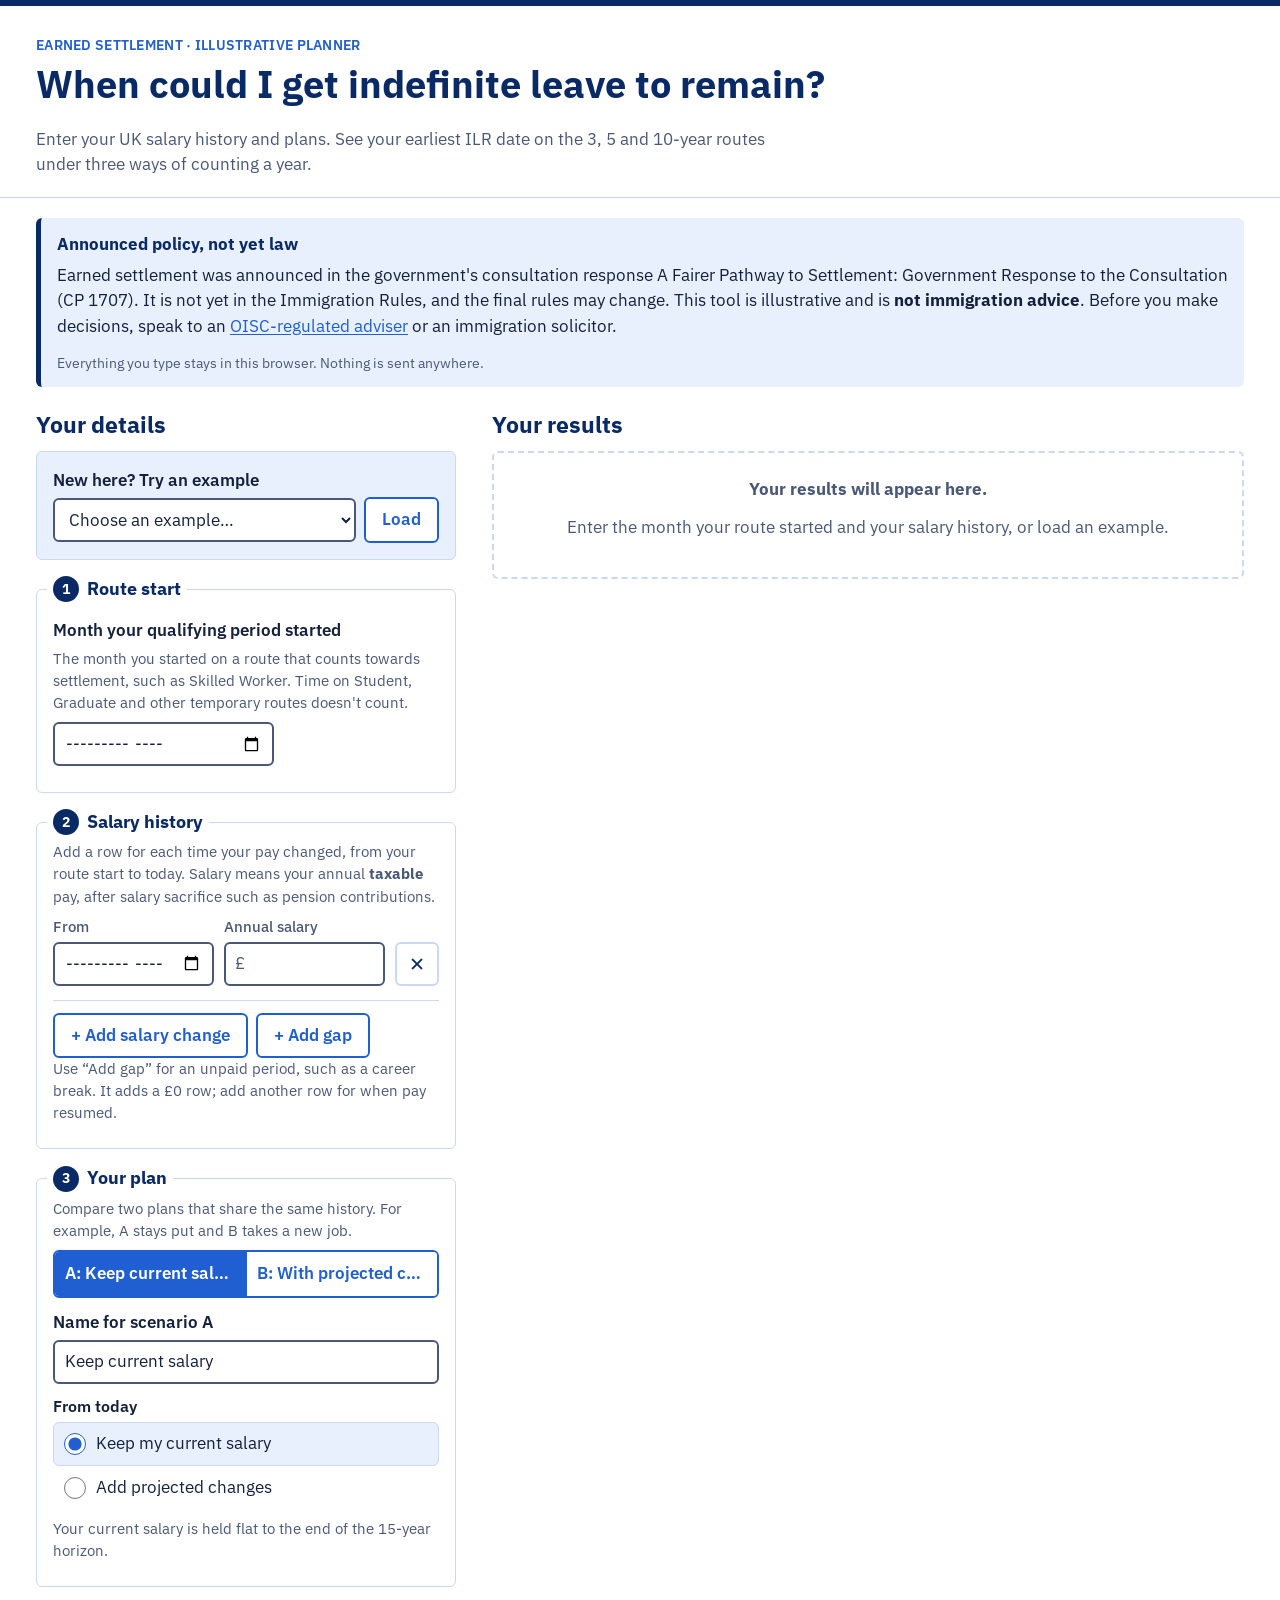
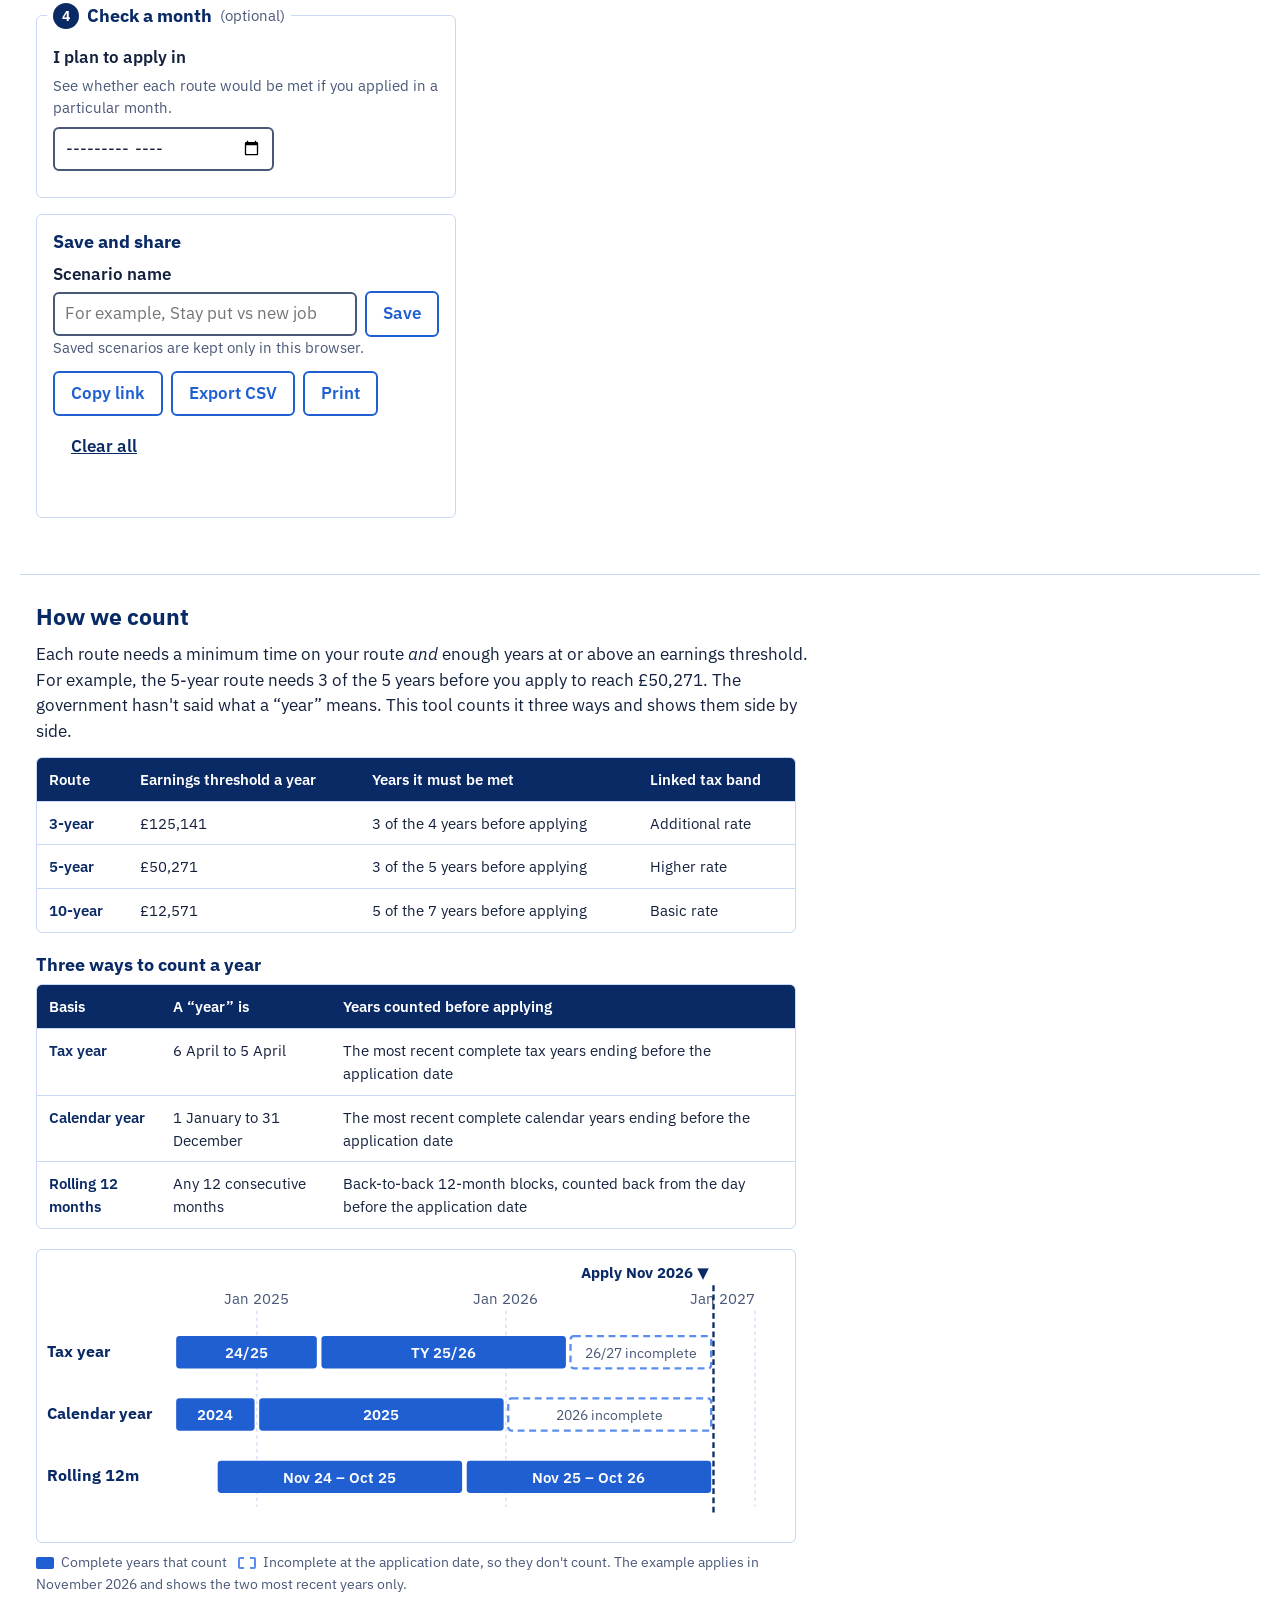
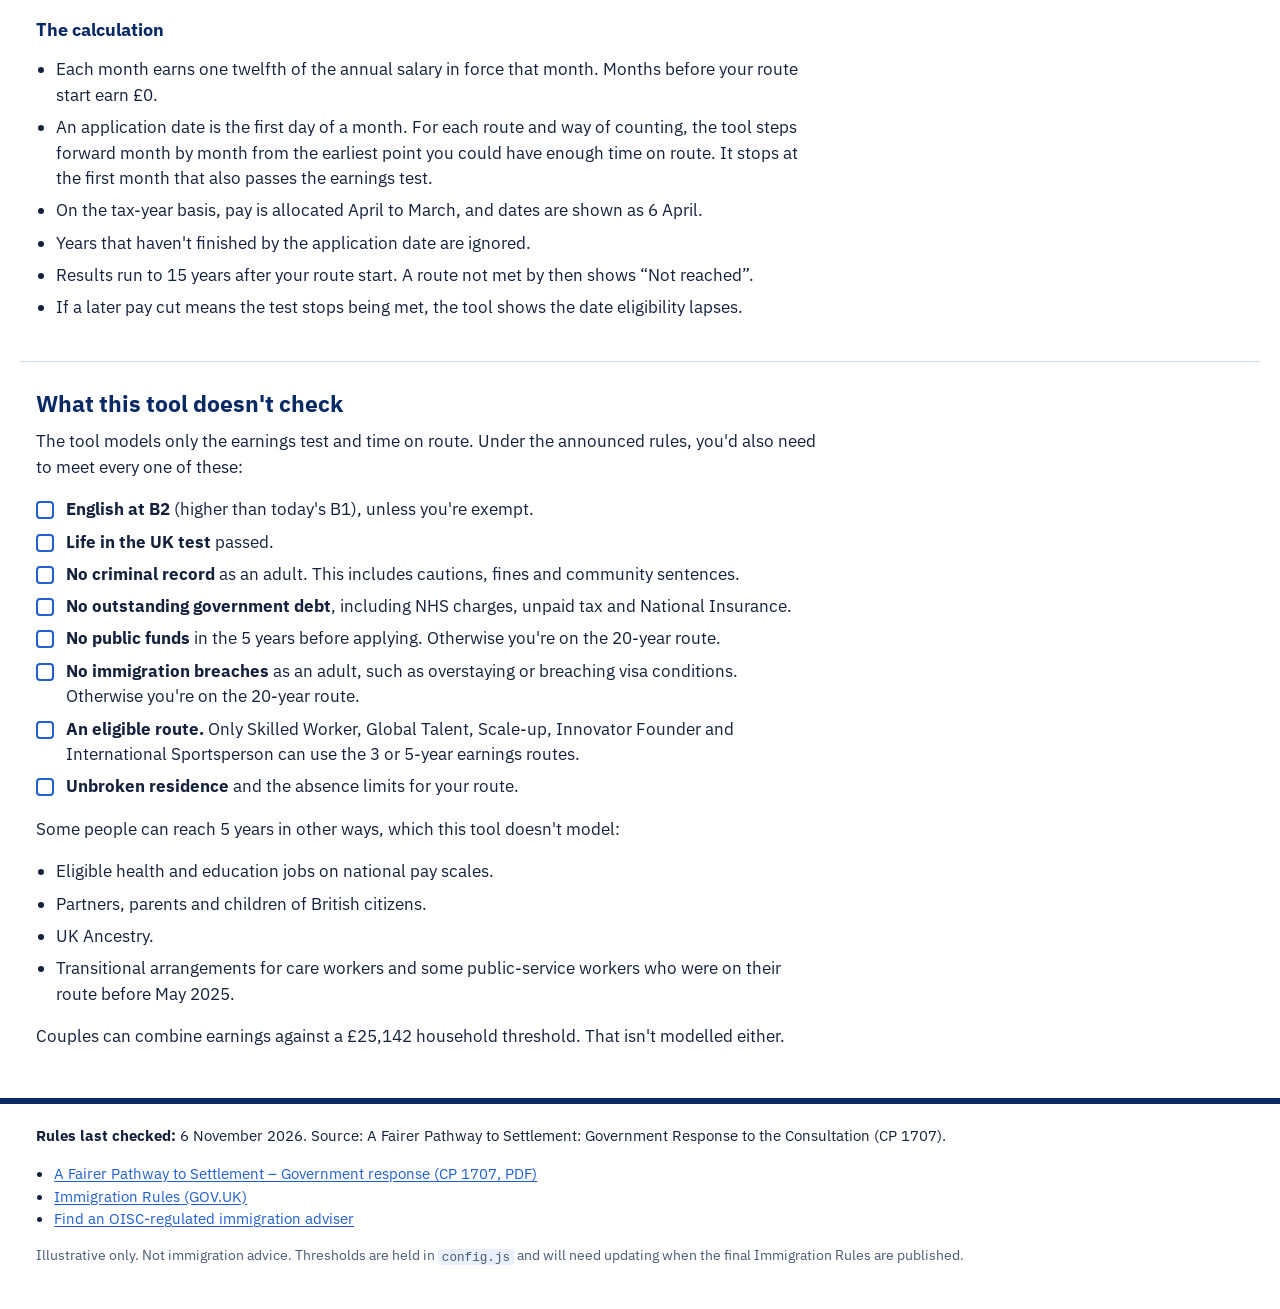
==== index.html @ ff07418e "complete modeller setup" ====
<!doctype html>
<html lang="en-GB">
<head>
  <meta charset="utf-8">
  <meta name="viewport" content="width=device-width, initial-scale=1">
  <meta name="color-scheme" content="light">
  <meta name="description" content="See when you could qualify for indefinite leave to remain on the 3, 5 and 10-year earned settlement routes, comparing tax-year, calendar-year and rolling 12-month counting.">
  <title>ILR Settlement Modeller</title>
  <link rel="preconnect" href="https://fonts.googleapis.com">
  <link rel="preconnect" href="https://fonts.gstatic.com" crossorigin>
  <link href="https://fonts.googleapis.com/css2?family=IBM+Plex+Sans:wght@400;500;600;700&display=swap" rel="stylesheet">
  <link rel="stylesheet" href="styles.css">
  <link rel="icon" href="data:image/svg+xml,%3Csvg xmlns='http://www.w3.org/2000/svg' viewBox='0 0 32 32'%3E%3Crect width='32' height='32' rx='6' fill='%230A2A66'/%3E%3Cpath d='M8 22h16M10 18v-6m6 6v-9m6 9v-4' stroke='white' stroke-width='3' stroke-linecap='round'/%3E%3C/svg%3E">
  <!-- Plain scripts (not ES modules) so the page also works when opened straight from disk. -->
  <script src="config.js" defer></script>
  <script src="engine.js" defer></script>
  <script src="ui.js" defer></script>
</head>
<body>
  <a class="skip-link" href="#results-heading">Skip to results</a>

  <header class="masthead">
    <div class="wrap">
      <p class="eyebrow">Earned settlement · illustrative planner</p>
      <h1>When could I get indefinite leave to remain?</h1>
      <p class="lede">Enter your UK salary history and plans. See your earliest ILR date on the 3, 5 and 10-year routes under three ways of counting a year.</p>
    </div>
  </header>

  <div class="wrap">
    <aside class="notice" role="note" aria-labelledby="notice-title">
      <p id="notice-title" class="notice-title">Announced policy, not yet law</p>
      <p>Earned settlement was announced in the government's consultation response <span data-config="source"></span>. It is not yet in the Immigration Rules, and the final rules may change. This tool is illustrative and is <strong>not immigration advice</strong>. Before you make decisions, speak to an <a href="https://www.gov.uk/find-an-immigration-adviser" rel="noopener" target="_blank">OISC-regulated adviser</a> or an immigration solicitor.</p>
      <p class="notice-small">Everything you type stays in this browser. Nothing is sent anywhere.</p>
    </aside>
  </div>

  <main class="wrap layout" id="main">
    <!-- ============================== INPUTS ============================== -->
    <section class="inputs no-print" aria-labelledby="inputs-heading">
      <h2 id="inputs-heading">Your details</h2>

      <div class="card preset">
        <label for="preset" class="label">New here? Try an example</label>
        <div class="inline">
          <select id="preset">
            <option value="">Choose an example…</option>
            <option value="raise">Mid-year raise (£45,000 to £54,000)</option>
            <option value="cut">Recent pay cut</option>
            <option value="promotion">Promotion to over £125,000</option>
            <option value="steady">Steady salary (£38,000)</option>
          </select>
          <button type="button" class="btn btn-secondary" id="load-preset">Load</button>
        </div>
      </div>

      <form id="form" novalidate autocomplete="off">
        <fieldset class="card">
          <legend><span class="step">1</span> Route start</legend>
          <div class="field">
            <label for="routeStart" class="label">Month your qualifying period started</label>
            <p class="help" id="routeStart-help">The month you started on a route that counts towards settlement, such as Skilled Worker. Time on Student, Graduate and other temporary routes doesn't count.</p>
            <input class="input month" id="routeStart" data-path="routeStart" data-touch="routeStart" aria-describedby="routeStart-help routeStart-err">
            <p class="field-error" id="routeStart-err" hidden></p>
          </div>
        </fieldset>

        <fieldset class="card">
          <legend><span class="step">2</span> Salary history</legend>
          <p class="help" id="history-help">Add a row for each time your pay changed, from your route start to today. Salary means your annual <strong>taxable</strong> pay, after salary sacrifice such as pension contributions.</p>
          <ol class="rows" id="history-rows" aria-describedby="history-help"></ol>
          <p class="field-error" id="history-err" hidden></p>
          <div class="inline wrap-row">
            <button type="button" class="btn btn-secondary" data-action="add-history">+ Add salary change</button>
            <button type="button" class="btn btn-secondary" data-action="add-gap">+ Add gap</button>
          </div>
          <p class="help">Use “Add gap” for an unpaid period, such as a career break. It adds a £0 row; add another row for when pay resumed.</p>
        </fieldset>

        <fieldset class="card">
          <legend><span class="step">3</span> Your plan</legend>
          <p class="help">Compare two plans that share the same history. For example, A stays put and B takes a new job.</p>
          <div class="segmented" role="group" aria-label="Scenario to edit" id="plan-switch"></div>
          <div id="plan-editor"></div>
        </fieldset>

        <fieldset class="card">
          <legend><span class="step">4</span> Check a month <span class="optional">(optional)</span></legend>
          <div class="field">
            <label for="applyIn" class="label">I plan to apply in</label>
            <p class="help" id="applyIn-help">See whether each route would be met if you applied in a particular month.</p>
            <input class="input month" id="applyIn" data-path="applyIn" data-touch="applyIn" aria-describedby="applyIn-help applyIn-err">
            <p class="field-error" id="applyIn-err" hidden></p>
          </div>
        </fieldset>
      </form>

      <section class="card" aria-labelledby="save-heading">
        <h3 id="save-heading" class="card-title">Save and share</h3>
        <div class="field">
          <label for="save-name" class="label">Scenario name</label>
          <div class="inline">
            <input class="input" id="save-name" placeholder="For example, Stay put vs new job" maxlength="60">
            <button type="button" class="btn btn-secondary" id="save-btn">Save</button>
          </div>
          <p class="help">Saved scenarios are kept only in this browser.</p>
        </div>
        <ul class="saved-list" id="saved-list"></ul>
        <div class="inline wrap-row">
          <button type="button" class="btn btn-secondary" id="copy-link">Copy link</button>
          <button type="button" class="btn btn-secondary" id="export-csv">Export CSV</button>
          <button type="button" class="btn btn-secondary" id="print-btn">Print</button>
          <button type="button" class="btn btn-quiet" id="clear-all">Clear all</button>
        </div>
        <p class="status" id="status" role="status" aria-live="polite"></p>
      </section>
    </section>

    <!-- ============================== RESULTS ============================== -->
    <section class="results" aria-labelledby="results-heading">
      <h2 id="results-heading" tabindex="-1">Your results</h2>
      <div id="results"></div>
    </section>
  </main>

  <!-- ============================== HOW WE COUNT ============================== -->
  <section class="wrap prose" id="how" aria-labelledby="how-heading">
    <h2 id="how-heading">How we count</h2>
    <p>Each route needs a minimum time on your route <em>and</em> enough years at or above an earnings threshold. For example, the 5-year route needs 3 of the 5 years before you apply to reach £50,271. The government hasn't said what a “year” means. This tool counts it three ways and shows them side by side.</p>

    <div class="table-scroll">
      <table class="table">
        <caption class="sr-only">Earnings test for each route</caption>
        <thead><tr><th scope="col">Route</th><th scope="col">Earnings threshold a year</th><th scope="col">Years it must be met</th><th scope="col">Linked tax band</th></tr></thead>
        <tbody id="rules-table"></tbody>
      </table>
    </div>

    <h3>Three ways to count a year</h3>
    <div class="table-scroll">
      <table class="table">
        <thead><tr><th scope="col">Basis</th><th scope="col">A “year” is</th><th scope="col">Years counted before applying</th></tr></thead>
        <tbody>
          <tr><th scope="row">Tax year</th><td>6 April to 5 April</td><td>The most recent complete tax years ending before the application date</td></tr>
          <tr><th scope="row">Calendar year</th><td>1 January to 31 December</td><td>The most recent complete calendar years ending before the application date</td></tr>
          <tr><th scope="row">Rolling 12 months</th><td>Any 12 consecutive months</td><td>Back-to-back 12-month blocks, counted back from the day before the application date</td></tr>
        </tbody>
      </table>
    </div>

    <figure class="diagram">
      <div class="diagram-scroll">
        <svg viewBox="0 0 640 236" role="img" aria-labelledby="dg-title dg-desc" class="count-diagram">
          <title id="dg-title">Which years count when applying in November 2026</title>
          <desc id="dg-desc">Tax year: 2024/25 and 2025/26 are complete and count; 2026/27 is incomplete and doesn't count. Calendar year: 2024 and 2025 count; 2026 is incomplete. Rolling: November 2024 to October 2025 and November 2025 to October 2026 both count.</desc>
          <g class="dg-grid">
            <line x1="182" y1="44" x2="182" y2="214"/><line x1="398" y1="44" x2="398" y2="214"/><line x1="614" y1="44" x2="614" y2="214"/>
          </g>
          <g class="dg-axis">
            <text x="182" y="38" text-anchor="middle">Jan 2025</text>
            <text x="398" y="38" text-anchor="middle">Jan 2026</text>
            <text x="614" y="38" text-anchor="end">Jan 2027</text>
          </g>
          <g class="dg-lane-labels">
            <text x="0" y="84">Tax year</text>
            <text x="0" y="138">Calendar year</text>
            <text x="0" y="192">Rolling 12m</text>
          </g>
          <!-- Tax year lane -->
          <rect class="dg-count" x="112" y="66" width="122" height="28" rx="3"/>
          <text class="dg-in" x="173" y="85" text-anchor="middle">24/25</text>
          <rect class="dg-count" x="238" y="66" width="212" height="28" rx="3"/>
          <text class="dg-in" x="344" y="85" text-anchor="middle">TY 25/26</text>
          <rect class="dg-skip" x="454" y="66" width="122" height="28" rx="3"/>
          <text class="dg-out" x="515" y="85" text-anchor="middle">26/27 incomplete</text>
          <!-- Calendar lane -->
          <rect class="dg-count" x="112" y="120" width="68" height="28" rx="3"/>
          <text class="dg-in" x="146" y="139" text-anchor="middle">2024</text>
          <rect class="dg-count" x="184" y="120" width="212" height="28" rx="3"/>
          <text class="dg-in" x="290" y="139" text-anchor="middle">2025</text>
          <rect class="dg-skip" x="400" y="120" width="176" height="28" rx="3"/>
          <text class="dg-out" x="488" y="139" text-anchor="middle">2026 incomplete</text>
          <!-- Rolling lane -->
          <rect class="dg-count" x="148" y="174" width="212" height="28" rx="3"/>
          <text class="dg-in" x="254" y="193" text-anchor="middle">Nov 24 – Oct 25</text>
          <rect class="dg-count" x="364" y="174" width="212" height="28" rx="3"/>
          <text class="dg-in" x="470" y="193" text-anchor="middle">Nov 25 – Oct 26</text>
          <!-- Application date -->
          <line class="dg-apply" x1="578" y1="22" x2="578" y2="222"/>
          <text class="dg-apply-label" x="574" y="16" text-anchor="end">Apply Nov 2026 ▼</text>
        </svg>
      </div>
      <figcaption>
        <span class="key key-count" aria-hidden="true"></span> Complete years that count
        <span class="key key-skip" aria-hidden="true"></span> Incomplete at the application date, so they don't count.
        The example applies in November 2026 and shows the two most recent years only.
      </figcaption>
    </figure>

    <h3>The calculation</h3>
    <ul>
      <li>Each month earns one twelfth of the annual salary in force that month. Months before your route start earn £0.</li>
      <li>An application date is the first day of a month. For each route and way of counting, the tool steps forward month by month from the earliest point you could have enough time on route. It stops at the first month that also passes the earnings test.</li>
      <li>On the tax-year basis, pay is allocated April to March, and dates are shown as 6 April.</li>
      <li>Years that haven't finished by the application date are ignored.</li>
      <li>Results run to <span data-config="horizon"></span> years after your route start. A route not met by then shows “Not reached”.</li>
      <li>If a later pay cut means the test stops being met, the tool shows the date eligibility lapses.</li>
    </ul>
  </section>

  <!-- ============================== CHECKLIST ============================== -->
  <section class="wrap prose" id="checklist" aria-labelledby="checklist-heading">
    <h2 id="checklist-heading">What this tool doesn't check</h2>
    <p>The tool models only the earnings test and time on route. Under the announced rules, you'd also need to meet every one of these:</p>
    <ul class="checklist">
      <li><strong>English at B2</strong> (higher than today's B1), unless you're exempt.</li>
      <li><strong>Life in the UK test</strong> passed.</li>
      <li><strong>No criminal record</strong> as an adult. This includes cautions, fines and community sentences.</li>
      <li><strong>No outstanding government debt</strong>, including NHS charges, unpaid tax and National Insurance.</li>
      <li><strong>No public funds</strong> in the 5 years before applying. Otherwise you're on the 20-year route.</li>
      <li><strong>No immigration breaches</strong> as an adult, such as overstaying or breaching visa conditions. Otherwise you're on the 20-year route.</li>
      <li><strong>An eligible route.</strong> Only Skilled Worker, Global Talent, Scale-up, Innovator Founder and International Sportsperson can use the 3 or 5-year earnings routes.</li>
      <li><strong>Unbroken residence</strong> and the absence limits for your route.</li>
    </ul>
    <p>Some people can reach 5 years in other ways, which this tool doesn't model:</p>
    <ul>
      <li>Eligible health and education jobs on national pay scales.</li>
      <li>Partners, parents and children of British citizens.</li>
      <li>UK Ancestry.</li>
      <li>Transitional arrangements for care workers and some public-service workers who were on their route before May 2025.</li>
    </ul>
    <p>Couples can combine earnings against a <span data-config="household"></span> household threshold. That isn't modelled either.</p>
  </section>

  <footer class="footer">
    <div class="wrap">
      <p><strong>Rules last checked:</strong> <span data-config="lastChecked"></span>. Source: <span data-config="source"></span>.</p>
      <ul class="footer-links" id="sources"></ul>
      <p class="footer-small">Illustrative only. Not immigration advice. Thresholds are held in <code>config.js</code> and will need updating when the final Immigration Rules are published.</p>
    </div>
  </footer>

  <noscript><p class="wrap notice">This tool needs JavaScript to calculate your results.</p></noscript>
</body>
</html>
---- styles.css ----
/* ILR earned settlement modeller – blue palette on white (REQUIREMENTS.md section 10) */

:root {
  color-scheme: light;
  --navy: #0A2A66;
  --primary: #1F5FD1;
  --primary-hover: #194FB0;
  --sky: #5B8DEF;
  --mist: #E8F0FE;
  --line: #C9D8F5;
  --white: #FFFFFF;
  --ink: #14213D;
  --muted: #4A5878;

  --font: "IBM Plex Sans", system-ui, -apple-system, "Segoe UI", Roboto, "Helvetica Neue", Arial, sans-serif;
  --radius: 6px;
  --gutter: 16px;
  --tap: 44px;
}

*, *::before, *::after { box-sizing: border-box; }

html { -webkit-text-size-adjust: 100%; }

body {
  margin: 0;
  background: var(--white);
  color: var(--ink);
  font-family: var(--font);
  font-size: 17px;
  line-height: 1.5;
}

h1, h2, h3, h4 { color: var(--navy); line-height: 1.2; margin: 0 0 0.5em; font-weight: 700; }
h1 { font-size: clamp(1.6rem, 4.5vw, 2.4rem); }
h2 { font-size: 1.45rem; }
h3 { font-size: 1.15rem; }
p { margin: 0 0 0.75em; }

a { color: var(--primary); text-underline-offset: 2px; }
a:hover { color: var(--navy); }

:focus-visible { outline: 3px solid var(--sky); outline-offset: 2px; }

code { font-size: 0.9em; background: var(--mist); padding: 0.05em 0.3em; border-radius: 3px; }

.sr-only {
  position: absolute !important; width: 1px; height: 1px; padding: 0; margin: -1px;
  overflow: hidden; clip: rect(0 0 0 0); white-space: nowrap; border: 0;
}

.skip-link {
  position: absolute; left: var(--gutter); top: -100px; z-index: 10;
  background: var(--navy); color: var(--white); padding: 10px 14px; border-radius: var(--radius);
}
.skip-link:focus { top: 8px; color: var(--white); }

.wrap { max-width: 1240px; margin: 0 auto; padding: 0 var(--gutter); }

/* ---------- Masthead and notice ---------- */

.masthead { border-top: 6px solid var(--navy); border-bottom: 1px solid var(--line); padding: 28px 0 20px; margin-bottom: 20px; }
.eyebrow { color: var(--primary); font-weight: 600; font-size: 0.9rem; letter-spacing: 0.02em; text-transform: uppercase; margin-bottom: 0.4em; }
.lede { color: var(--muted); font-size: 1.05rem; max-width: 46em; margin: 0; }

.notice {
  background: var(--mist); border-left: 5px solid var(--navy); border-radius: var(--radius);
  padding: 14px 16px; margin-bottom: 24px;
}
.notice p:last-child { margin-bottom: 0; }
.notice-title { font-weight: 700; color: var(--navy); margin-bottom: 0.3em; }
.notice-small { font-size: 0.9rem; color: var(--muted); }

/* ---------- Layout ---------- */

.layout { display: grid; grid-template-columns: minmax(0, 1fr); gap: 28px; align-items: start; }
@media (min-width: 960px) {
  .layout { grid-template-columns: minmax(340px, 420px) minmax(0, 1fr); gap: 36px; }
}

.card {
  background: var(--white); border: 1px solid var(--line); border-radius: var(--radius);
  padding: 16px; margin: 0 0 16px; min-width: 0;
}
fieldset.card { padding-top: 6px; }
legend {
  color: var(--navy); font-weight: 700; font-size: 1.1rem; padding: 0 6px; margin-left: -6px;
  display: flex; align-items: center; gap: 8px;
}
.card-title { font-size: 1.1rem; }
.step {
  display: inline-grid; place-items: center; width: 26px; height: 26px; border-radius: 50%;
  background: var(--navy); color: var(--white); font-size: 0.85rem;
}
.optional { font-weight: 400; color: var(--muted); font-size: 0.95rem; }

.preset { background: var(--mist); border-color: var(--line); }

/* ---------- Form controls ---------- */

.field { margin: 10px 0; }
.label { display: block; font-weight: 600; margin-bottom: 4px; }
.help { color: var(--muted); font-size: 0.92rem; margin: 0 0 8px; }

.input, select {
  font: inherit; color: var(--ink); background: var(--white);
  border: 2px solid var(--muted); border-radius: var(--radius);
  min-height: var(--tap); padding: 6px 10px; width: 100%; max-width: 100%;
}
select { padding-right: 32px; }
.input:focus, select:focus { border-color: var(--primary); }
.input[aria-invalid="true"] { border-color: var(--navy); border-width: 3px; }
.input.month { max-width: 13em; }

.money { position: relative; }
.money > span { position: absolute; left: 11px; top: 50%; transform: translateY(-50%); color: var(--muted); pointer-events: none; }
.money .input { padding-left: 26px; }

.field-error {
  color: var(--navy); font-weight: 600; font-size: 0.92rem; margin: 6px 0 0;
  padding-left: 10px; border-left: 4px solid var(--navy);
}
.field-error::before { content: "✗ "; }

.inline { display: flex; gap: 8px; align-items: center; }
.inline > .input, .inline > select { flex: 1 1 auto; min-width: 0; }
.wrap-row { flex-wrap: wrap; }

.btn {
  font: inherit; font-weight: 600; min-height: var(--tap); padding: 8px 16px;
  border-radius: var(--radius); border: 2px solid var(--primary); cursor: pointer;
  background: var(--primary); color: var(--white); white-space: nowrap;
}
.btn:hover { background: var(--primary-hover); border-color: var(--primary-hover); }
.btn-secondary { background: var(--white); color: var(--primary); }
.btn-secondary:hover { background: var(--mist); color: var(--navy); border-color: var(--primary); }
.btn-quiet { background: transparent; color: var(--navy); border-color: transparent; text-decoration: underline; }
.btn-quiet:hover { background: var(--mist); border-color: var(--mist); }
.btn-small { min-height: 36px; padding: 4px 10px; font-size: 0.92rem; }

.segmented { display: flex; border: 2px solid var(--primary); border-radius: var(--radius); overflow: hidden; margin: 8px 0 12px; }
.segmented button {
  flex: 1 1 0; font: inherit; font-weight: 600; min-height: var(--tap); padding: 6px 10px;
  border: 0; background: var(--white); color: var(--primary); cursor: pointer;
  overflow: hidden; text-overflow: ellipsis; white-space: nowrap;
}
.segmented button + button { border-left: 2px solid var(--primary); }
.segmented button[aria-pressed="true"] { background: var(--primary); color: var(--white); }
.segmented button:focus-visible { outline-offset: -5px; outline-color: var(--navy); }
.segmented button[aria-pressed="true"]:focus-visible { outline-color: var(--white); }

.radio-group { border: 0; padding: 0; margin: 8px 0; min-width: 0; }
.radio-group legend { display: block; font-size: 1rem; font-weight: 600; color: var(--ink); padding: 0; margin: 0 0 4px; }
.radio {
  display: flex; align-items: center; gap: 10px; min-height: var(--tap); cursor: pointer;
  padding: 4px 10px; border-radius: var(--radius); border: 1px solid transparent;
}
.radio:has(input:checked) { background: var(--mist); border-color: var(--line); }
.radio input { width: 22px; height: 22px; accent-color: var(--primary); margin: 0; }

/* Salary rows */
.rows { list-style: none; margin: 0 0 12px; padding: 0; }
.row {
  display: grid; grid-template-columns: minmax(0, 1fr) minmax(0, 1fr) auto; gap: 4px 10px;
  align-items: end; padding: 10px 0; border-bottom: 1px solid var(--line);
}
.row:first-child { padding-top: 0; }
.row .field { margin: 0; }
.row .row-meta { grid-column: 1 / -1; display: flex; gap: 6px; min-height: 0; }
.row .row-meta:empty { display: none; }
.row .errors { grid-column: 1 / -1; }
.row .label { font-size: 0.92rem; font-weight: 500; color: var(--muted); }
.row .input.month { max-width: none; }
@media (max-width: 380px) {
  .row { grid-template-columns: minmax(0, 1fr) auto; }
  .row .field-from { grid-column: 1 / -1; }
}
.icon-btn {
  font: inherit; width: var(--tap); height: var(--tap); border-radius: var(--radius); cursor: pointer;
  border: 2px solid var(--line); background: var(--white); color: var(--navy);
  display: grid; place-items: center; font-size: 1.2rem; line-height: 1;
}
.icon-btn:hover { border-color: var(--primary); background: var(--mist); }

.badge {
  display: inline-block; font-size: 0.8rem; font-weight: 600; padding: 2px 8px; border-radius: 999px;
  background: var(--mist); color: var(--navy); border: 1px solid var(--line);
}
.badge-current { background: var(--navy); color: var(--white); border-color: var(--navy); }

.saved-list { list-style: none; padding: 0; margin: 0 0 12px; }
.saved-list li { display: flex; align-items: center; gap: 8px; padding: 6px 0; border-bottom: 1px solid var(--line); }
.saved-list li span { flex: 1 1 auto; overflow-wrap: anywhere; }
.status { min-height: 1.5em; margin: 8px 0 0; color: var(--navy); font-weight: 600; font-size: 0.95rem; }

/* ---------- Results ---------- */

.results { min-width: 0; }
.results h2:focus { outline: none; }

.placeholder {
  border: 2px dashed var(--line); border-radius: var(--radius); padding: 24px; color: var(--muted); text-align: center;
}
.error-summary {
  border: 3px solid var(--navy); border-radius: var(--radius); padding: 16px; margin-bottom: 16px;
}
.error-summary h3 { margin-bottom: 0.4em; }
.error-summary ul { margin: 0; padding-left: 1.2em; }
.error-summary a { font-weight: 600; }

.view-switch { display: flex; align-items: center; gap: 10px; flex-wrap: wrap; margin-bottom: 12px; }
.view-switch .segmented { flex: 1 1 260px; margin: 0; }
.view-switch .label { margin: 0; }

.headline {
  background: var(--mist); border-left: 6px solid var(--navy); border-radius: var(--radius);
  padding: 16px 18px; margin-bottom: 20px;
}
.headline-main { font-size: 1.25rem; color: var(--navy); margin-bottom: 0.3em; }
.headline-main strong { font-size: 1.45rem; }
.headline p:last-child { margin-bottom: 0; }
.headline-sub { color: var(--ink); }

.block { margin-bottom: 26px; }
.block-head { display: flex; justify-content: space-between; align-items: baseline; gap: 12px; flex-wrap: wrap; }
.caption { color: var(--muted); font-size: 0.9rem; }

/* Timeline */
.timeline-wrap { border: 1px solid var(--line); border-radius: var(--radius); padding: 8px 6px 4px; }
.timeline-wrap svg { display: block; width: 100%; height: auto; overflow: visible; }
.tl-axis text, .tl-track-label { fill: var(--muted); font-size: 12px; font-family: var(--font); }
.tl-grid line { stroke: var(--line); stroke-width: 1; }
.tl-lane-title { fill: var(--navy); font-size: 13px; font-weight: 700; font-family: var(--font); }
.tl-track { stroke: var(--line); stroke-width: 2; }
.tl-window { fill: var(--primary); }
.tl-window-later { fill: var(--sky); }
.tl-lapse { stroke: var(--navy); stroke-width: 2; }
.tl-today { stroke: var(--navy); stroke-width: 1.5; stroke-dasharray: 4 3; }
.tl-today-label { fill: var(--navy); font-size: 12px; font-weight: 600; font-family: var(--font); }
.tl-apply { stroke: var(--sky); stroke-width: 2; stroke-dasharray: 2 3; }
.tl-not { fill: var(--muted); font-size: 12px; font-style: italic; font-family: var(--font); }
.tl-marker { cursor: pointer; }
.tl-marker circle { fill: var(--navy); stroke: var(--white); stroke-width: 2; }
.tl-marker text { fill: var(--white); font-size: 11px; font-weight: 700; font-family: var(--font); pointer-events: none; }
.tl-marker .ring { fill: none; stroke: var(--sky); stroke-width: 3; opacity: 0; }
.tl-marker:hover .ring, .tl-marker.is-selected .ring { opacity: 1; }
.tl-marker:focus { outline: none; }
.tl-marker:focus-visible .ring { opacity: 1; stroke: var(--navy); }
.legend { display: flex; flex-wrap: wrap; gap: 6px 16px; margin: 8px 2px 0; font-size: 0.88rem; color: var(--muted); }
.legend span { display: inline-flex; align-items: center; gap: 6px; }
.sw { display: inline-block; width: 18px; height: 8px; border-radius: 2px; background: var(--primary); }
.sw-dot { width: 14px; height: 14px; border-radius: 50%; background: var(--navy); }
.sw-today { width: 0; height: 14px; border-left: 2px dashed var(--navy); border-radius: 0; background: none; }
.sw-apply { width: 0; height: 14px; border-left: 2px dotted var(--sky); border-radius: 0; background: none; }

/* Tables */
.table-scroll { overflow-x: auto; -webkit-overflow-scrolling: touch; border: 1px solid var(--line); border-radius: var(--radius); }
.table { border-collapse: collapse; width: 100%; font-size: 0.95rem; }
.table th, .table td { padding: 10px 12px; text-align: left; border-bottom: 1px solid var(--line); vertical-align: top; }
.table thead th { background: var(--navy); color: var(--white); font-weight: 600; white-space: nowrap; }
.table tbody th { color: var(--navy); font-weight: 600; }
.table tbody tr:last-child > * { border-bottom: 0; }
.table .num { text-align: right; font-variant-numeric: tabular-nums; white-space: nowrap; }
.table .sub { display: block; color: var(--muted); font-size: 0.85rem; font-weight: 400; }

.grid { min-width: 520px; }
.grid td { padding: 6px; }
.cell-btn {
  font: inherit; width: 100%; min-height: 56px; text-align: left; cursor: pointer;
  padding: 8px 10px; border-radius: var(--radius); border: 2px solid var(--line);
  background: var(--white); color: var(--ink);
}
.cell-btn:hover { border-color: var(--primary); background: var(--mist); }
.cell-btn .date { display: block; font-weight: 700; }
.cell-btn .sub { display: block; font-size: 0.82rem; color: var(--muted); }
.cell-btn.is-none .date { font-weight: 500; color: var(--muted); }
.cell-btn.is-best { background: var(--navy); border-color: var(--navy); color: var(--white); }
.cell-btn.is-best .sub { color: var(--white); }
.cell-btn.is-selected { box-shadow: 0 0 0 3px var(--sky); }
.cell-btn.is-best:hover { background: var(--navy); }
.cell-btn .best-tag { display: inline-block; font-size: 0.72rem; font-weight: 700; letter-spacing: 0.03em; text-transform: uppercase; margin-bottom: 2px; }

.pass { color: var(--primary); font-weight: 700; white-space: nowrap; }
.fail { color: var(--navy); font-weight: 600; white-space: nowrap; }

/* Breakdown */
.breakdown { border: 2px solid var(--line); border-radius: var(--radius); padding: 16px; }
.breakdown h3:focus { outline: none; }
.chip {
  display: inline-block; padding: 4px 10px; border-radius: 999px; font-weight: 600; font-size: 0.92rem;
  background: var(--mist); color: var(--navy); border: 1px solid var(--line); margin-bottom: 10px;
}
.chip.is-yes { background: var(--primary); color: var(--white); border-color: var(--primary); }
.bars svg { display: block; width: 100%; height: auto; }
.bar-pass { fill: var(--primary); }
.bar-fail { fill: var(--white); stroke: var(--sky); stroke-width: 2; stroke-dasharray: 5 3; }
.bar-threshold { stroke: var(--navy); stroke-width: 2; stroke-dasharray: 6 4; }
.bar-threshold-label { fill: var(--navy); font-size: 12px; font-weight: 600; font-family: var(--font); }
.bar-label { fill: var(--muted); font-size: 12px; font-family: var(--font); }
.bar-icon-pass, .bar-icon-fail { paint-order: stroke; stroke: var(--white); stroke-width: 4px; stroke-linejoin: round; }
.bar-icon-pass { fill: var(--primary); font-size: 14px; font-weight: 700; font-family: var(--font); }
.bar-icon-fail { fill: var(--navy); font-size: 14px; font-weight: 700; font-family: var(--font); }
.bar-axis line { stroke: var(--line); }
.explain { margin: 12px 0; padding-left: 1.2em; }
.explain li { margin-bottom: 0.4em; }
.mini-switch { margin: 0 0 10px; }

.compare-note { font-size: 0.92rem; color: var(--muted); }

/* ---------- Content sections ---------- */

.prose { margin-top: 40px; padding-top: 28px; border-top: 1px solid var(--line); }
.prose > p, .prose > ul { max-width: 46em; }
.prose ul { padding-left: 1.2em; }
.prose li { margin-bottom: 0.4em; }
.prose .table-scroll { margin-bottom: 20px; max-width: 760px; }
.checklist { list-style: none; padding-left: 0 !important; }
.checklist li { padding-left: 30px; position: relative; }
.checklist li::before {
  content: ""; position: absolute; left: 0; top: 4px; width: 18px; height: 18px;
  border: 2px solid var(--primary); border-radius: 4px; background: var(--white);
}

.diagram { margin: 12px 0 24px; max-width: 760px; }
.diagram-scroll { overflow-x: auto; border: 1px solid var(--line); border-radius: var(--radius); padding: 10px; }
.count-diagram { display: block; min-width: 560px; width: 100%; height: auto; font-family: var(--font); }
.dg-grid line { stroke: var(--line); stroke-dasharray: 3 3; }
.dg-axis text { fill: var(--muted); font-size: 13px; }
.dg-lane-labels text { fill: var(--navy); font-size: 14px; font-weight: 700; }
.dg-count { fill: var(--primary); }
.dg-skip { fill: var(--white); stroke: var(--sky); stroke-width: 2; stroke-dasharray: 6 4; }
.dg-in { fill: var(--white); font-size: 13px; font-weight: 600; }
.dg-out { fill: var(--muted); font-size: 12px; }
.dg-apply { stroke: var(--navy); stroke-width: 2; stroke-dasharray: 5 3; }
.dg-apply-label { fill: var(--navy); font-size: 13px; font-weight: 700; }
figcaption { color: var(--muted); font-size: 0.9rem; margin-top: 8px; }
.key { display: inline-block; width: 18px; height: 12px; vertical-align: middle; margin: 0 4px 0 8px; border-radius: 2px; }
.key:first-child { margin-left: 0; }
.key-count { background: var(--primary); }
.key-skip { border: 2px dashed var(--sky); background: var(--white); }

.footer { margin-top: 48px; border-top: 6px solid var(--navy); padding: 20px 0 32px; font-size: 0.95rem; }
.footer-links { padding-left: 1.2em; }
.footer-small { color: var(--muted); font-size: 0.88rem; }

.print-only { display: none; }

/* ---------- Print ---------- */

@media print {
  body { font-size: 11pt; }
  .no-print, .skip-link, .view-switch .segmented, .mini-switch, #checklist, .notice-small { display: none !important; }
  .layout { display: block; }
  .print-only { display: block; }
  .masthead { padding-top: 0; }
  .block, .breakdown, .table-scroll, .headline { break-inside: avoid; }
  .table-scroll { overflow: visible; }
  .grid { min-width: 0; }
  .cell-btn { border-width: 1px; min-height: 0; }
  .cell-btn.is-best { -webkit-print-color-adjust: exact; print-color-adjust: exact; }
  .headline, .table thead th, .tl-window, .bar-pass { -webkit-print-color-adjust: exact; print-color-adjust: exact; }
  a[href^="http"]::after { content: " (" attr(href) ")"; font-size: 0.8em; color: var(--muted); }
}
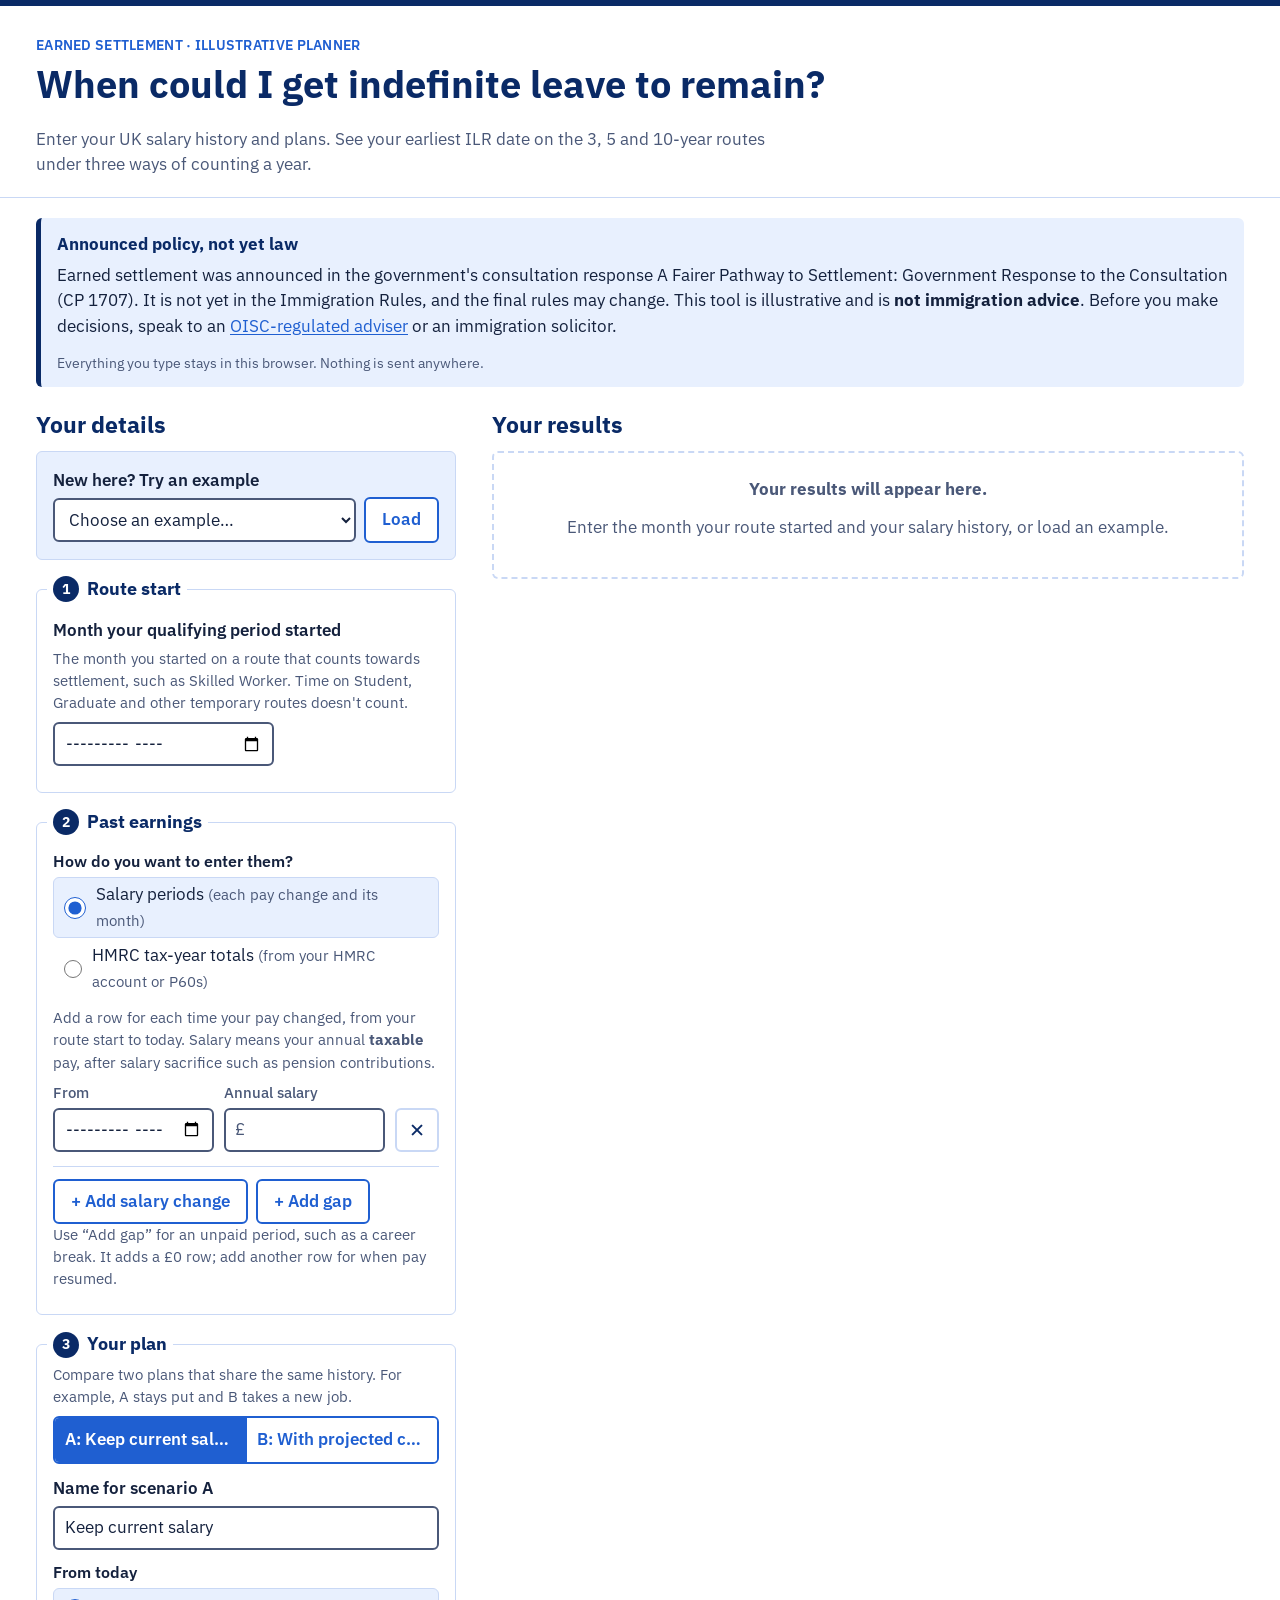
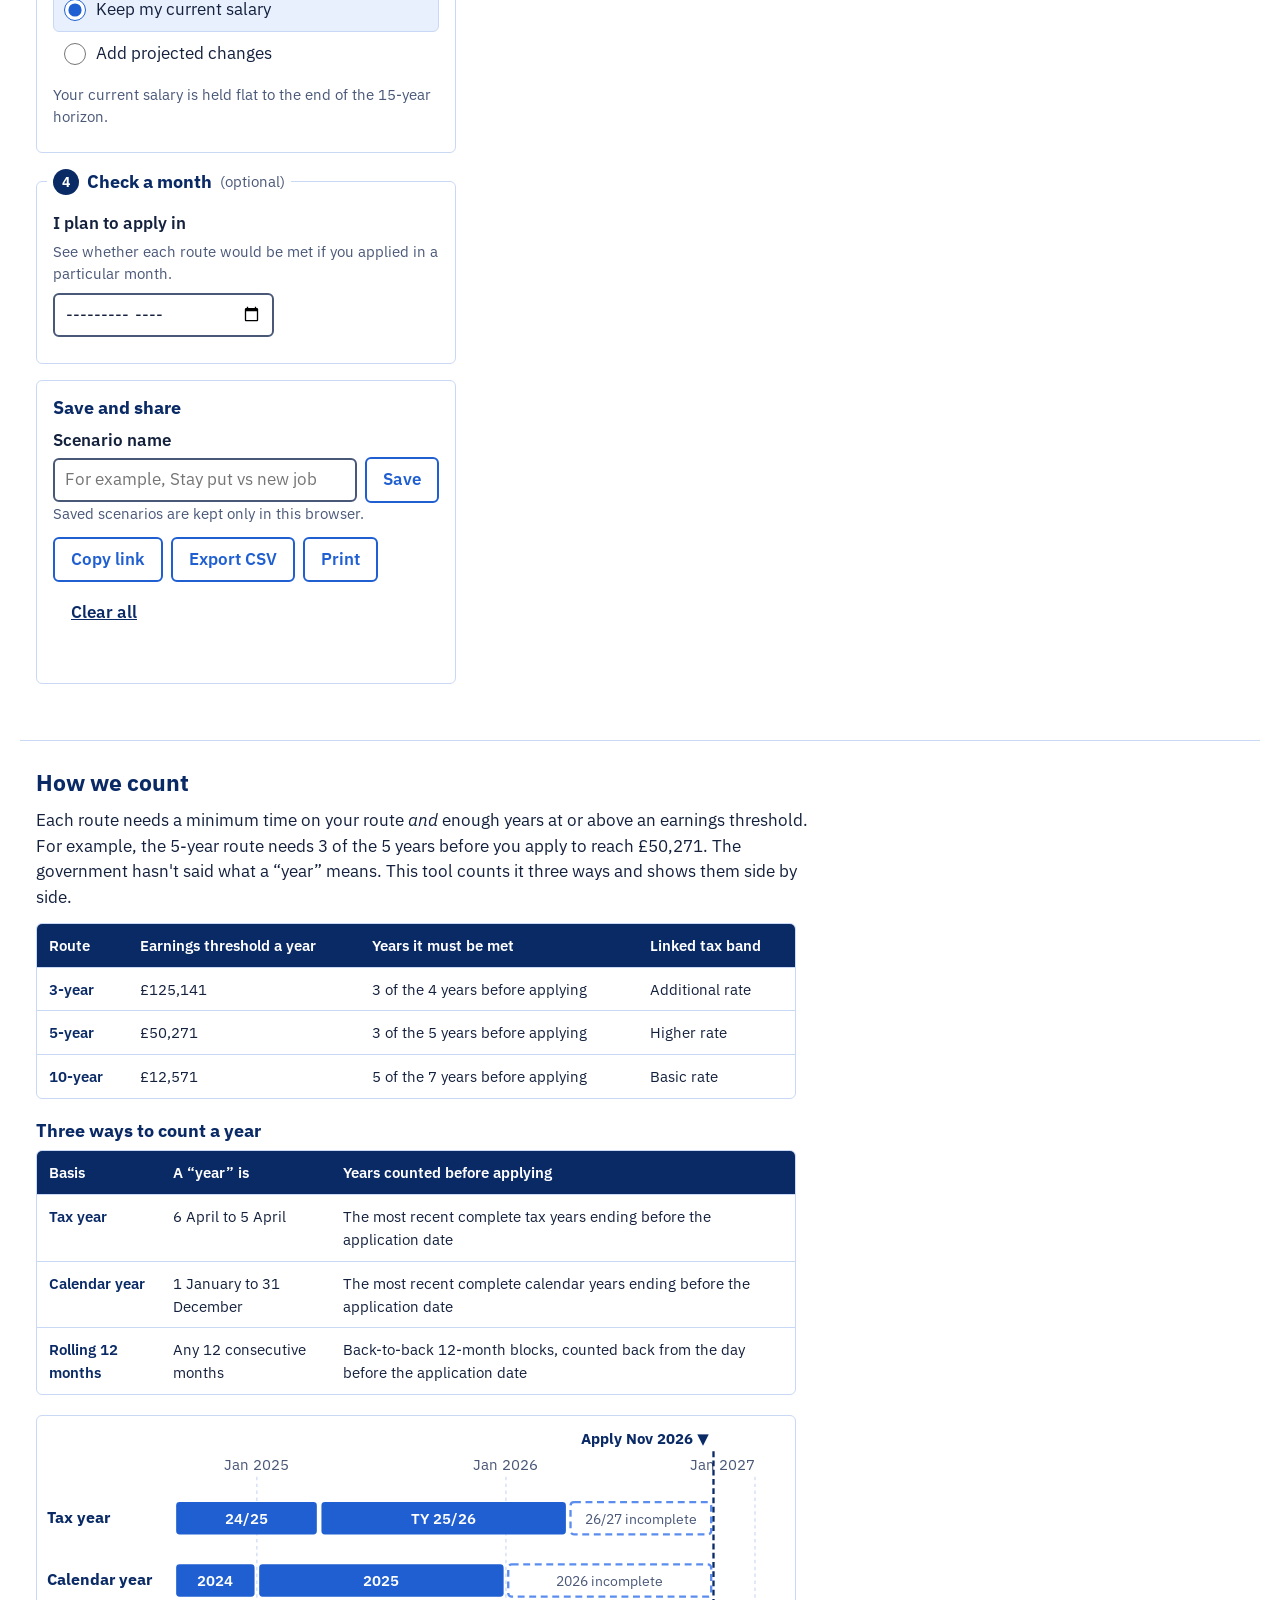
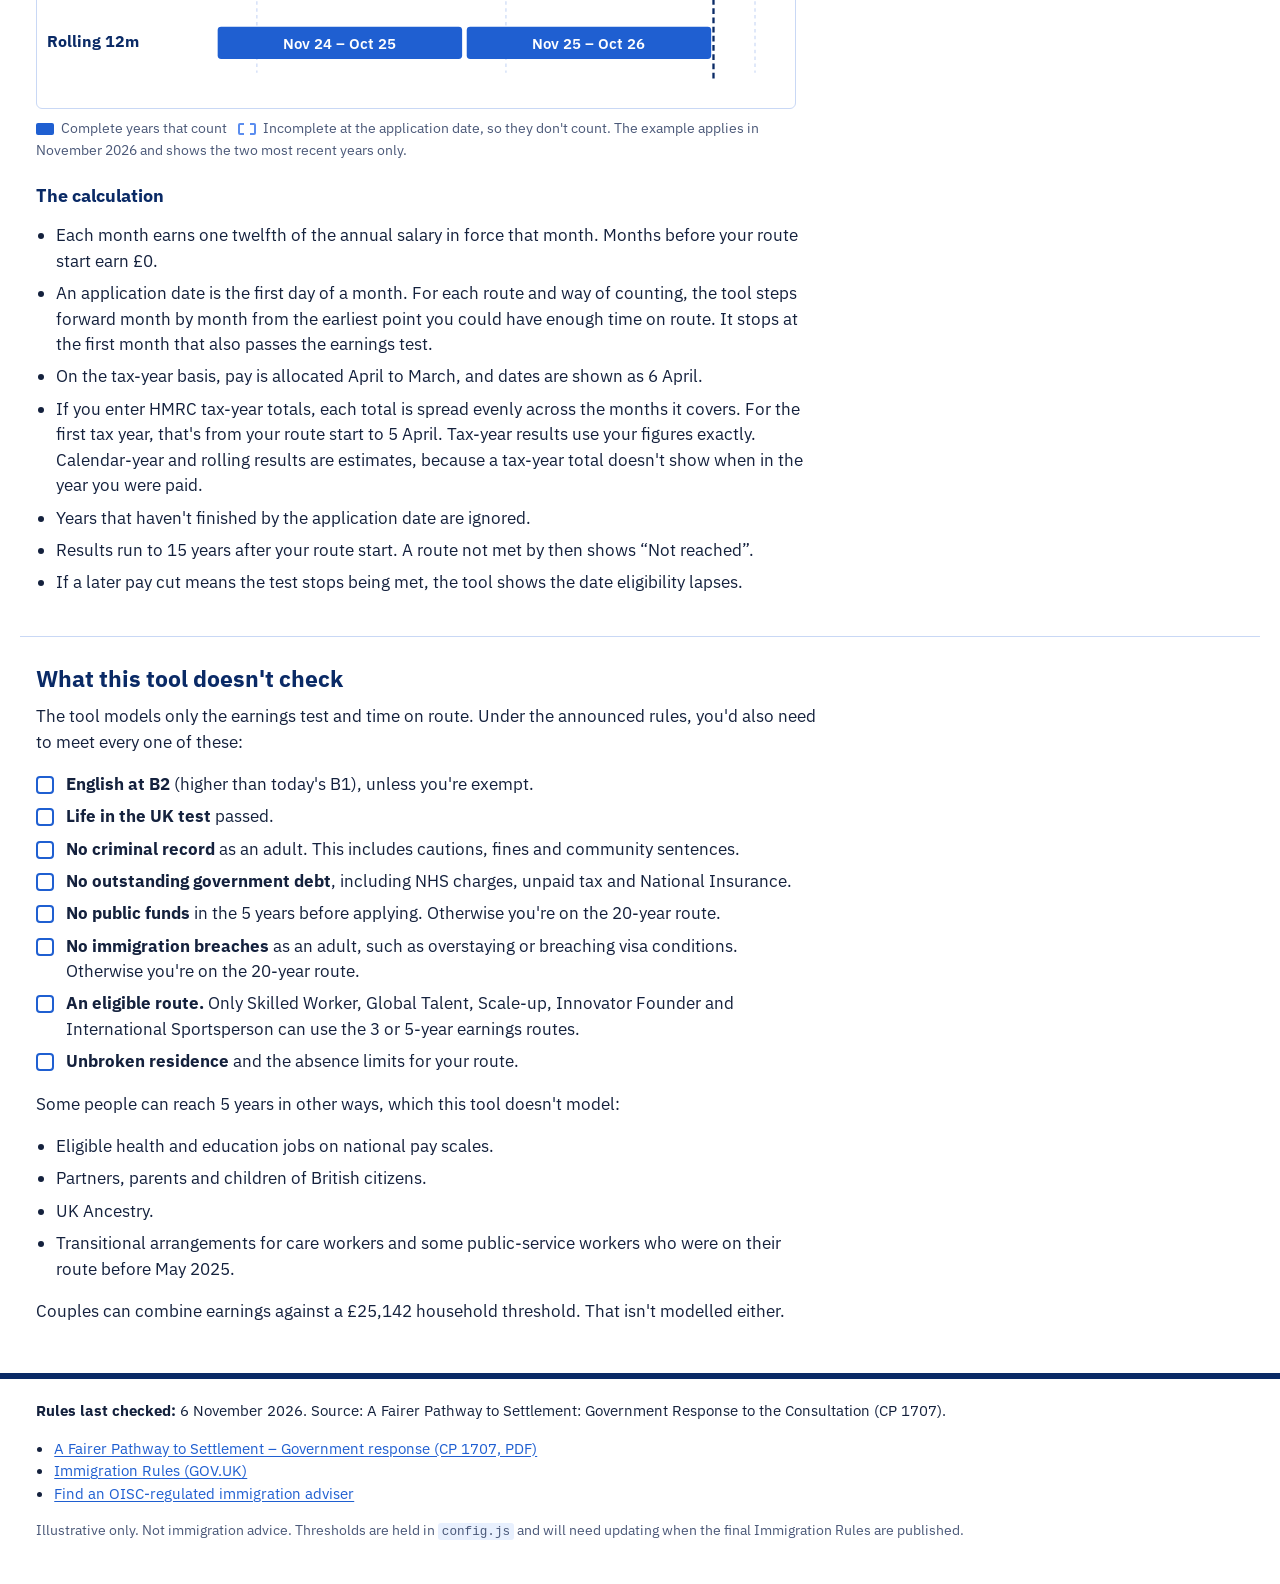
==== commit 49c38952: "Feature: model w hmrc data" ====
--- a/index.html
+++ b/index.html
@@ -49,6 +49,7 @@
             <option value="cut">Recent pay cut</option>
             <option value="promotion">Promotion to over £125,000</option>
             <option value="steady">Steady salary (£38,000)</option>
+            <option value="hmrc">HMRC tax-year totals</option>
           </select>
           <button type="button" class="btn btn-secondary" id="load-preset">Load</button>
         </div>
@@ -66,15 +67,25 @@
         </fieldset>
 
         <fieldset class="card">
-          <legend><span class="step">2</span> Salary history</legend>
-          <p class="help" id="history-help">Add a row for each time your pay changed, from your route start to today. Salary means your annual <strong>taxable</strong> pay, after salary sacrifice such as pension contributions.</p>
-          <ol class="rows" id="history-rows" aria-describedby="history-help"></ol>
-          <p class="field-error" id="history-err" hidden></p>
-          <div class="inline wrap-row">
-            <button type="button" class="btn btn-secondary" data-action="add-history">+ Add salary change</button>
-            <button type="button" class="btn btn-secondary" data-action="add-gap">+ Add gap</button>
-          </div>
-          <p class="help">Use “Add gap” for an unpaid period, such as a career break. It adds a £0 row; add another row for when pay resumed.</p>
+          <legend><span class="step">2</span> Past earnings</legend>
+          <fieldset class="radio-group">
+            <legend class="label">How do you want to enter them?</legend>
+            <label class="radio"><input type="radio" name="source" value="periods" checked><span>Salary periods <span class="optional">(each pay change and its month)</span></span></label>
+            <label class="radio"><input type="radio" name="source" value="hmrc"><span>HMRC tax-year totals <span class="optional">(from your HMRC account or P60s)</span></span></label>
+          </fieldset>
+
+          <div id="periods-editor">
+            <p class="help" id="history-help">Add a row for each time your pay changed, from your route start to today. Salary means your annual <strong>taxable</strong> pay, after salary sacrifice such as pension contributions.</p>
+            <ol class="rows" id="history-rows" aria-describedby="history-help"></ol>
+            <p class="field-error" id="history-err" hidden></p>
+            <div class="inline wrap-row">
+              <button type="button" class="btn btn-secondary" data-action="add-history">+ Add salary change</button>
+              <button type="button" class="btn btn-secondary" data-action="add-gap">+ Add gap</button>
+            </div>
+            <p class="help">Use “Add gap” for an unpaid period, such as a career break. It adds a £0 row; add another row for when pay resumed.</p>
+          </div>
+
+          <div id="hmrc-editor" hidden></div>
         </fieldset>
 
         <fieldset class="card">
@@ -202,6 +213,7 @@
       <li>Each month earns one twelfth of the annual salary in force that month. Months before your route start earn £0.</li>
       <li>An application date is the first day of a month. For each route and way of counting, the tool steps forward month by month from the earliest point you could have enough time on route. It stops at the first month that also passes the earnings test.</li>
       <li>On the tax-year basis, pay is allocated April to March, and dates are shown as 6 April.</li>
+      <li>If you enter HMRC tax-year totals, each total is spread evenly across the months it covers. For the first tax year, that's from your route start to 5 April. Tax-year results use your figures exactly. Calendar-year and rolling results are estimates, because a tax-year total doesn't show when in the year you were paid.</li>
       <li>Years that haven't finished by the application date are ignored.</li>
       <li>Results run to <span data-config="horizon"></span> years after your route start. A route not met by then shows “Not reached”.</li>
       <li>If a later pay cut means the test stops being met, the tool shows the date eligibility lapses.</li>
--- a/styles.css
+++ b/styles.css
@@ -187,6 +187,19 @@
   background: var(--mist); color: var(--navy); border: 1px solid var(--line);
 }
 .badge-current { background: var(--navy); color: var(--white); border-color: var(--navy); }
+
+/* HMRC tax-year totals editor */
+.hm-block { border-top: 1px solid var(--line); padding-top: 10px; margin-top: 12px; }
+.hm-title { font-size: 1rem; margin: 0 0 4px; }
+.hm-block .field { margin: 8px 0; }
+.hm-helper { background: var(--mist); border-radius: var(--radius); padding: 8px 12px; margin: 8px 0; }
+.hm-helper summary { cursor: pointer; color: var(--primary); font-weight: 600; min-height: 32px; display: flex; align-items: center; }
+.hm-helper .help:last-child { margin: 8px 0 0; }
+.estimate-note {
+  background: var(--mist); border-left: 4px solid var(--sky); border-radius: var(--radius);
+  padding: 10px 12px; font-size: 0.92rem; margin: 14px 0 4px;
+}
+.hm-empty { border: 2px dashed var(--line); border-radius: var(--radius); padding: 12px; }
 
 .saved-list { list-style: none; padding: 0; margin: 0 0 12px; }
 .saved-list li { display: flex; align-items: center; gap: 8px; padding: 6px 0; border-bottom: 1px solid var(--line); }
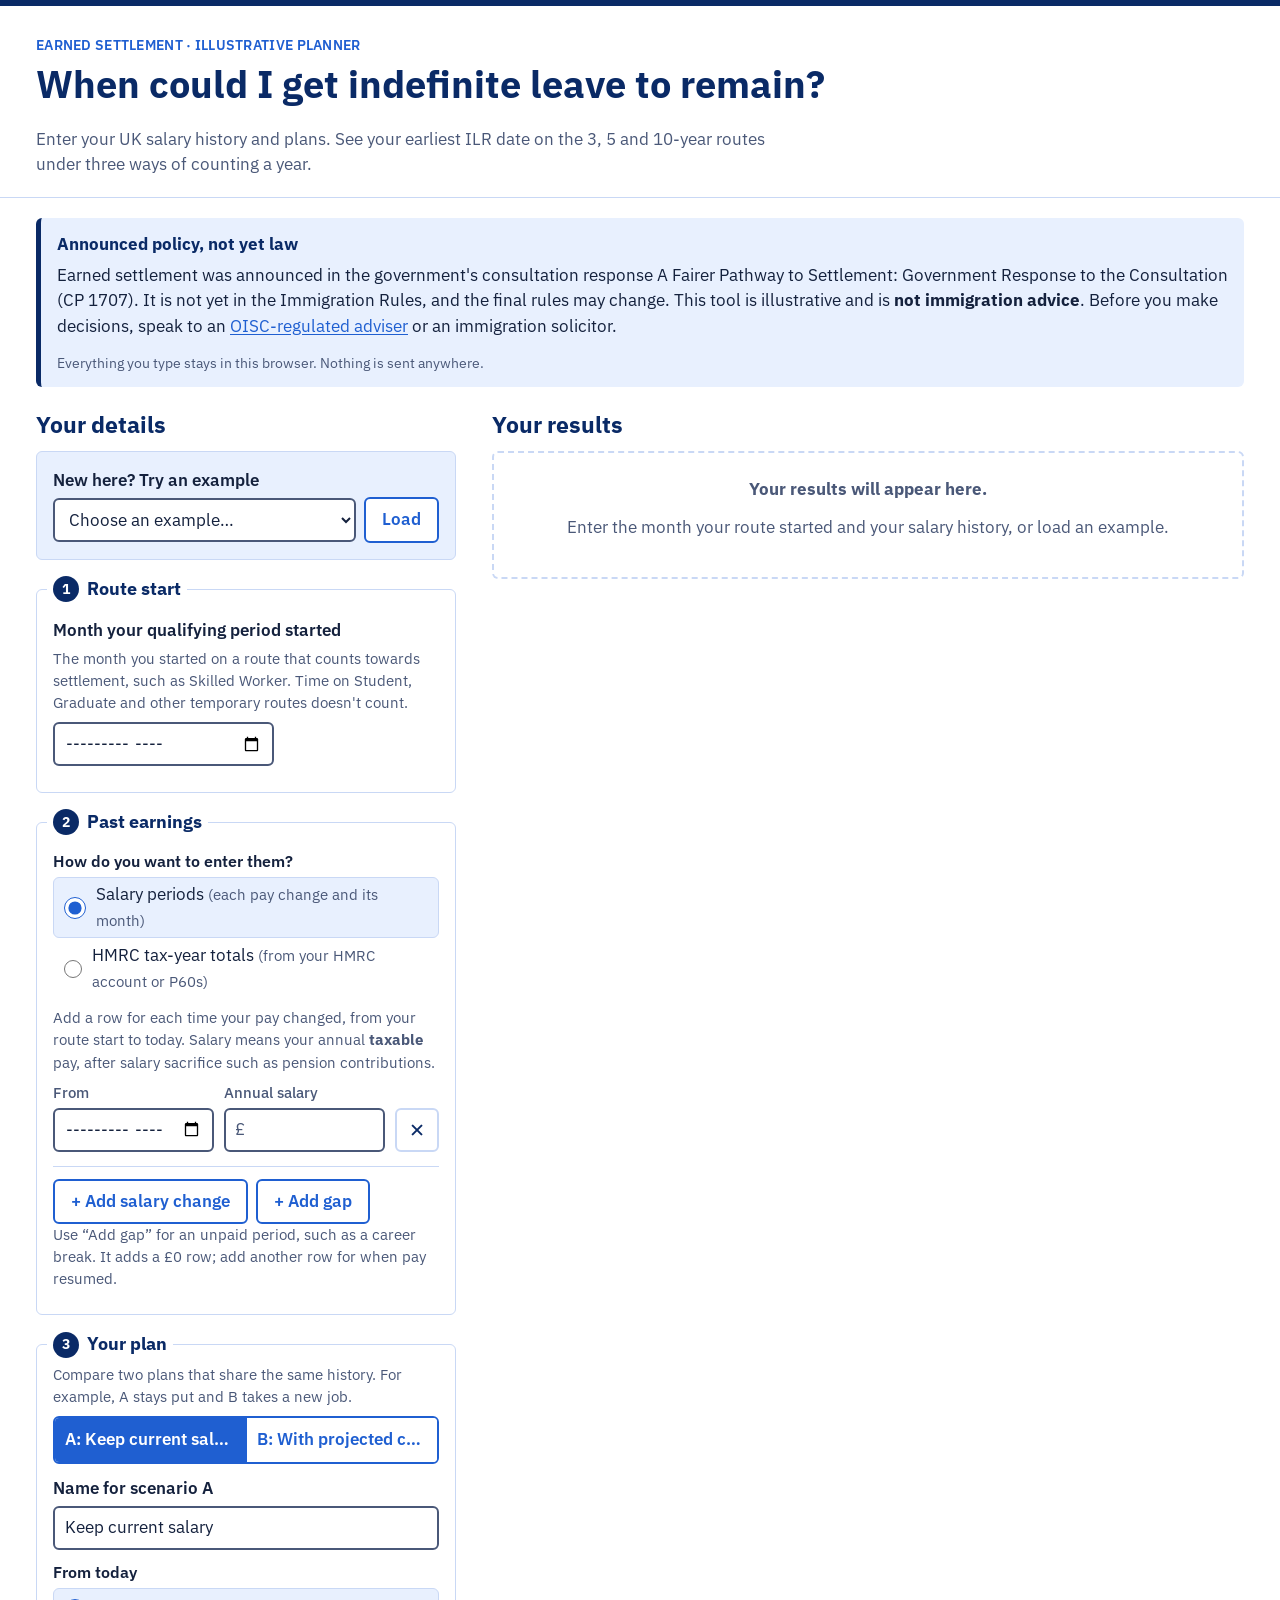
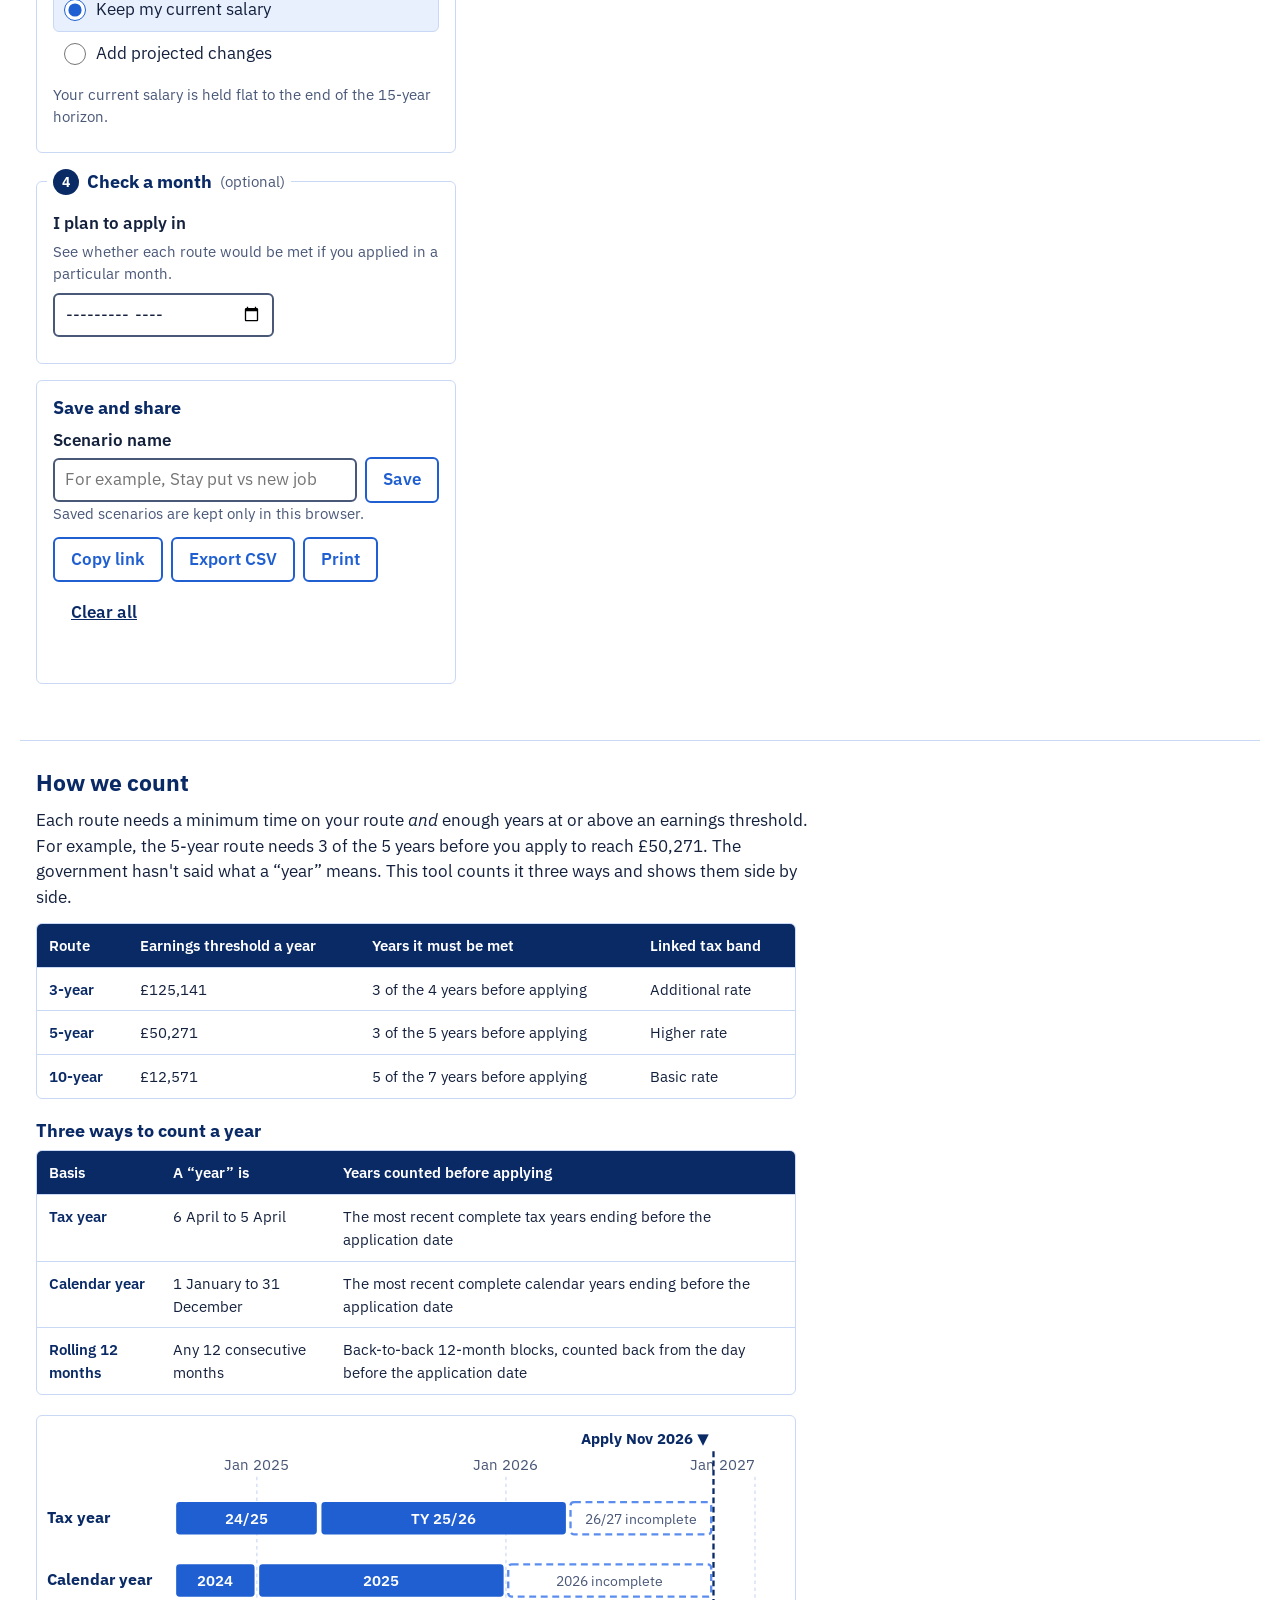
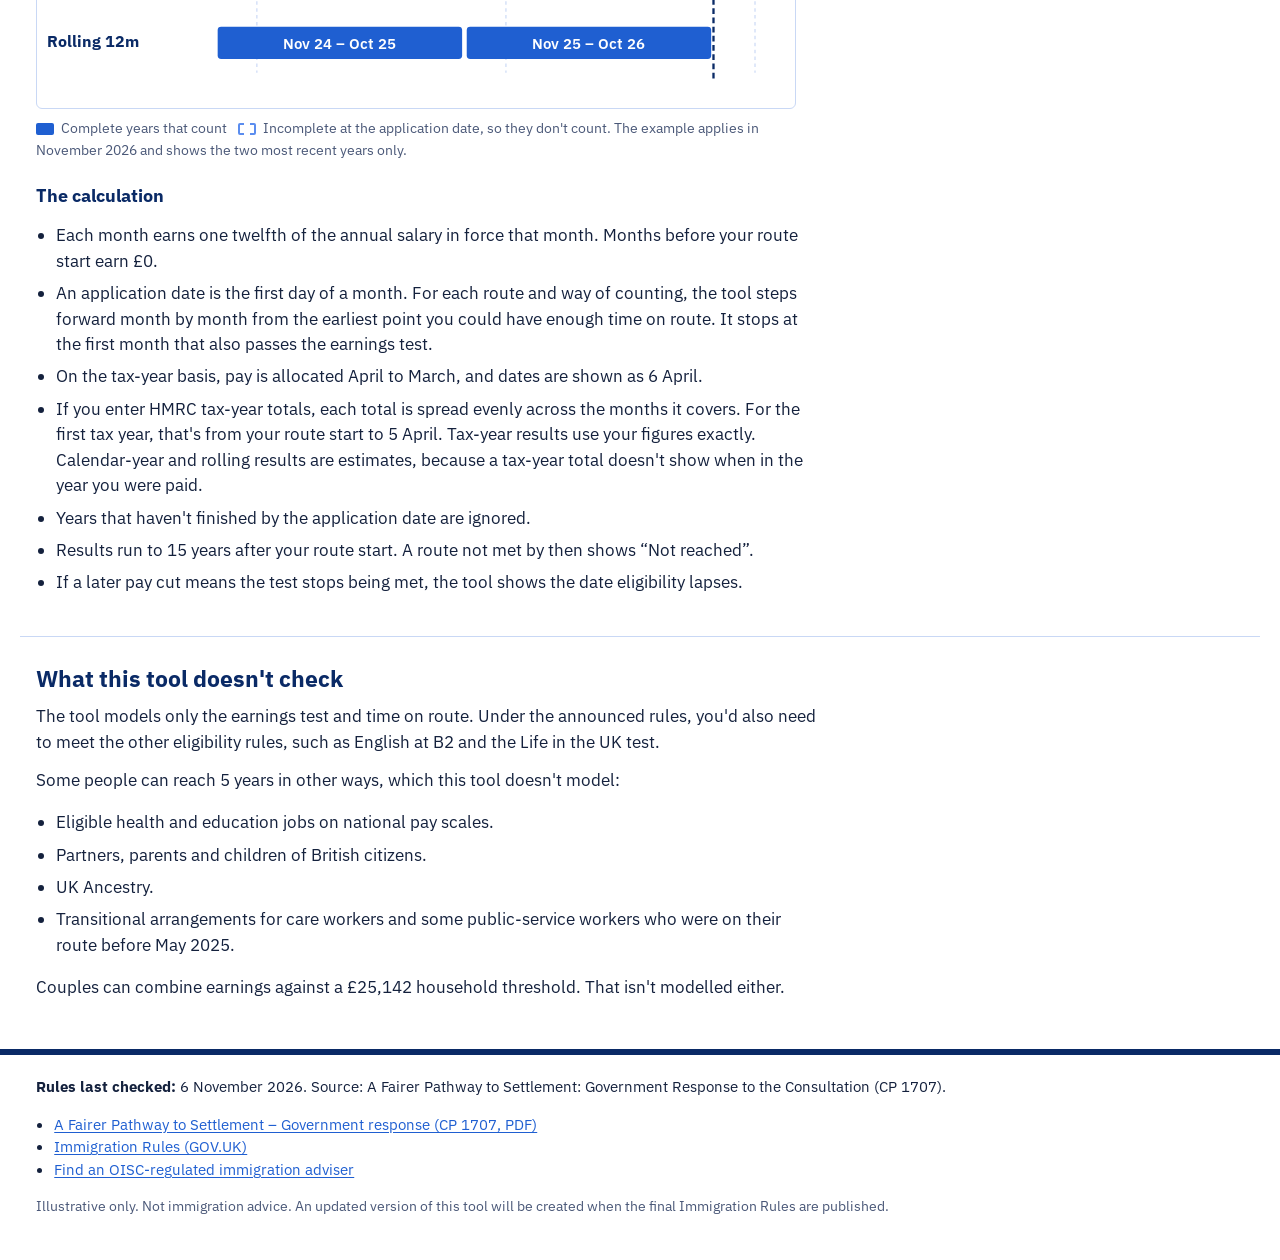
==== commit d7ad6469: "housekeeping" ====
--- a/index.html
+++ b/index.html
@@ -223,17 +223,7 @@
   <!-- ============================== CHECKLIST ============================== -->
   <section class="wrap prose" id="checklist" aria-labelledby="checklist-heading">
     <h2 id="checklist-heading">What this tool doesn't check</h2>
-    <p>The tool models only the earnings test and time on route. Under the announced rules, you'd also need to meet every one of these:</p>
-    <ul class="checklist">
-      <li><strong>English at B2</strong> (higher than today's B1), unless you're exempt.</li>
-      <li><strong>Life in the UK test</strong> passed.</li>
-      <li><strong>No criminal record</strong> as an adult. This includes cautions, fines and community sentences.</li>
-      <li><strong>No outstanding government debt</strong>, including NHS charges, unpaid tax and National Insurance.</li>
-      <li><strong>No public funds</strong> in the 5 years before applying. Otherwise you're on the 20-year route.</li>
-      <li><strong>No immigration breaches</strong> as an adult, such as overstaying or breaching visa conditions. Otherwise you're on the 20-year route.</li>
-      <li><strong>An eligible route.</strong> Only Skilled Worker, Global Talent, Scale-up, Innovator Founder and International Sportsperson can use the 3 or 5-year earnings routes.</li>
-      <li><strong>Unbroken residence</strong> and the absence limits for your route.</li>
-    </ul>
+    <p>The tool models only the earnings test and time on route. Under the announced rules, you'd also need to meet the other eligibility rules, such as English at B2 and the Life in the UK test.</p>
     <p>Some people can reach 5 years in other ways, which this tool doesn't model:</p>
     <ul>
       <li>Eligible health and education jobs on national pay scales.</li>
@@ -248,7 +238,7 @@
     <div class="wrap">
       <p><strong>Rules last checked:</strong> <span data-config="lastChecked"></span>. Source: <span data-config="source"></span>.</p>
       <ul class="footer-links" id="sources"></ul>
-      <p class="footer-small">Illustrative only. Not immigration advice. Thresholds are held in <code>config.js</code> and will need updating when the final Immigration Rules are published.</p>
+      <p class="footer-small">Illustrative only. Not immigration advice. An updated version of this tool will be created when the final Immigration Rules are published.</p>
     </div>
   </footer>
 
--- a/styles.css
+++ b/styles.css
@@ -327,12 +327,6 @@
 .prose ul { padding-left: 1.2em; }
 .prose li { margin-bottom: 0.4em; }
 .prose .table-scroll { margin-bottom: 20px; max-width: 760px; }
-.checklist { list-style: none; padding-left: 0 !important; }
-.checklist li { padding-left: 30px; position: relative; }
-.checklist li::before {
-  content: ""; position: absolute; left: 0; top: 4px; width: 18px; height: 18px;
-  border: 2px solid var(--primary); border-radius: 4px; background: var(--white);
-}
 
 .diagram { margin: 12px 0 24px; max-width: 760px; }
 .diagram-scroll { overflow-x: auto; border: 1px solid var(--line); border-radius: var(--radius); padding: 10px; }
@@ -374,3 +368,7 @@
   .headline, .table thead th, .tl-window, .bar-pass { -webkit-print-color-adjust: exact; print-color-adjust: exact; }
   a[href^="http"]::after { content: " (" attr(href) ")"; font-size: 0.8em; color: var(--muted); }
 }
+
+/* Plan editor sub-sections */
+.plan-sub { border-top: 1px solid var(--line); padding-top: 10px; margin-top: 14px; }
+.plan-sub + .field { border-top: 1px solid var(--line); padding-top: 10px; margin-top: 14px; }
